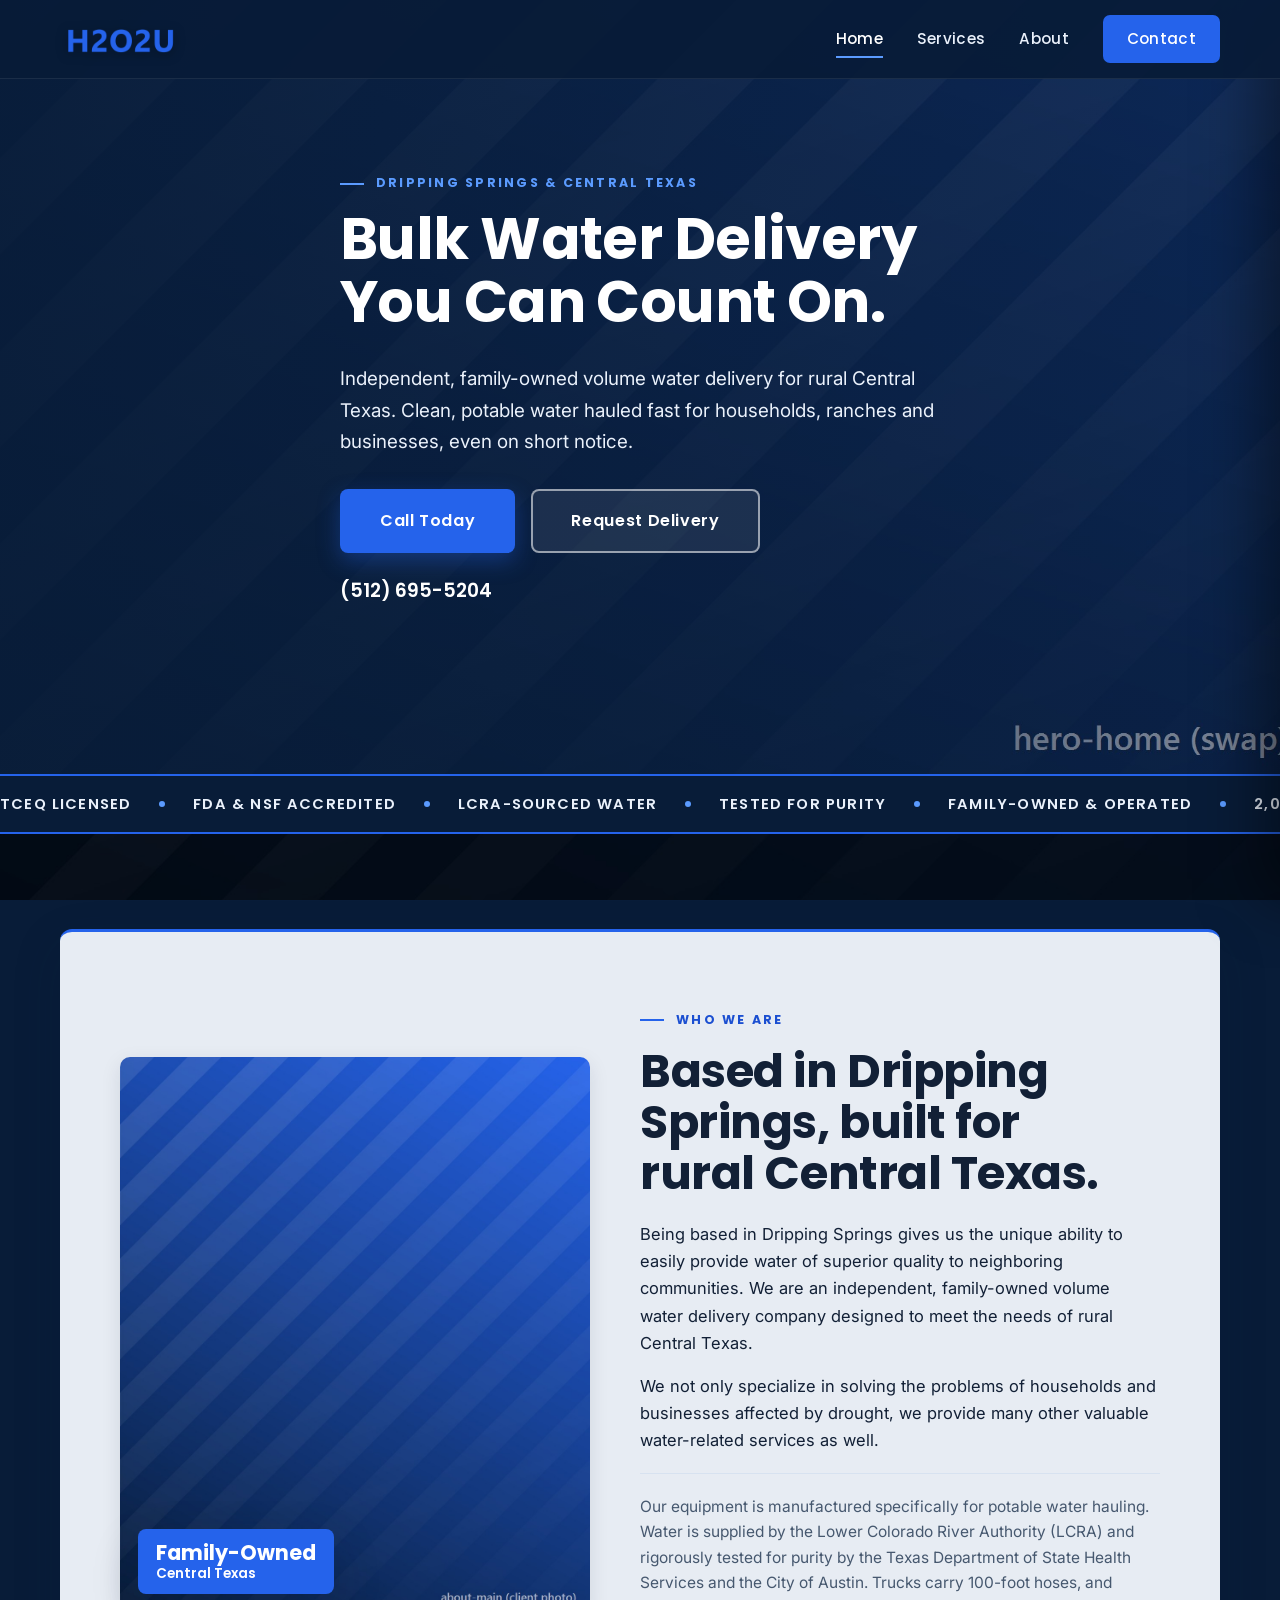
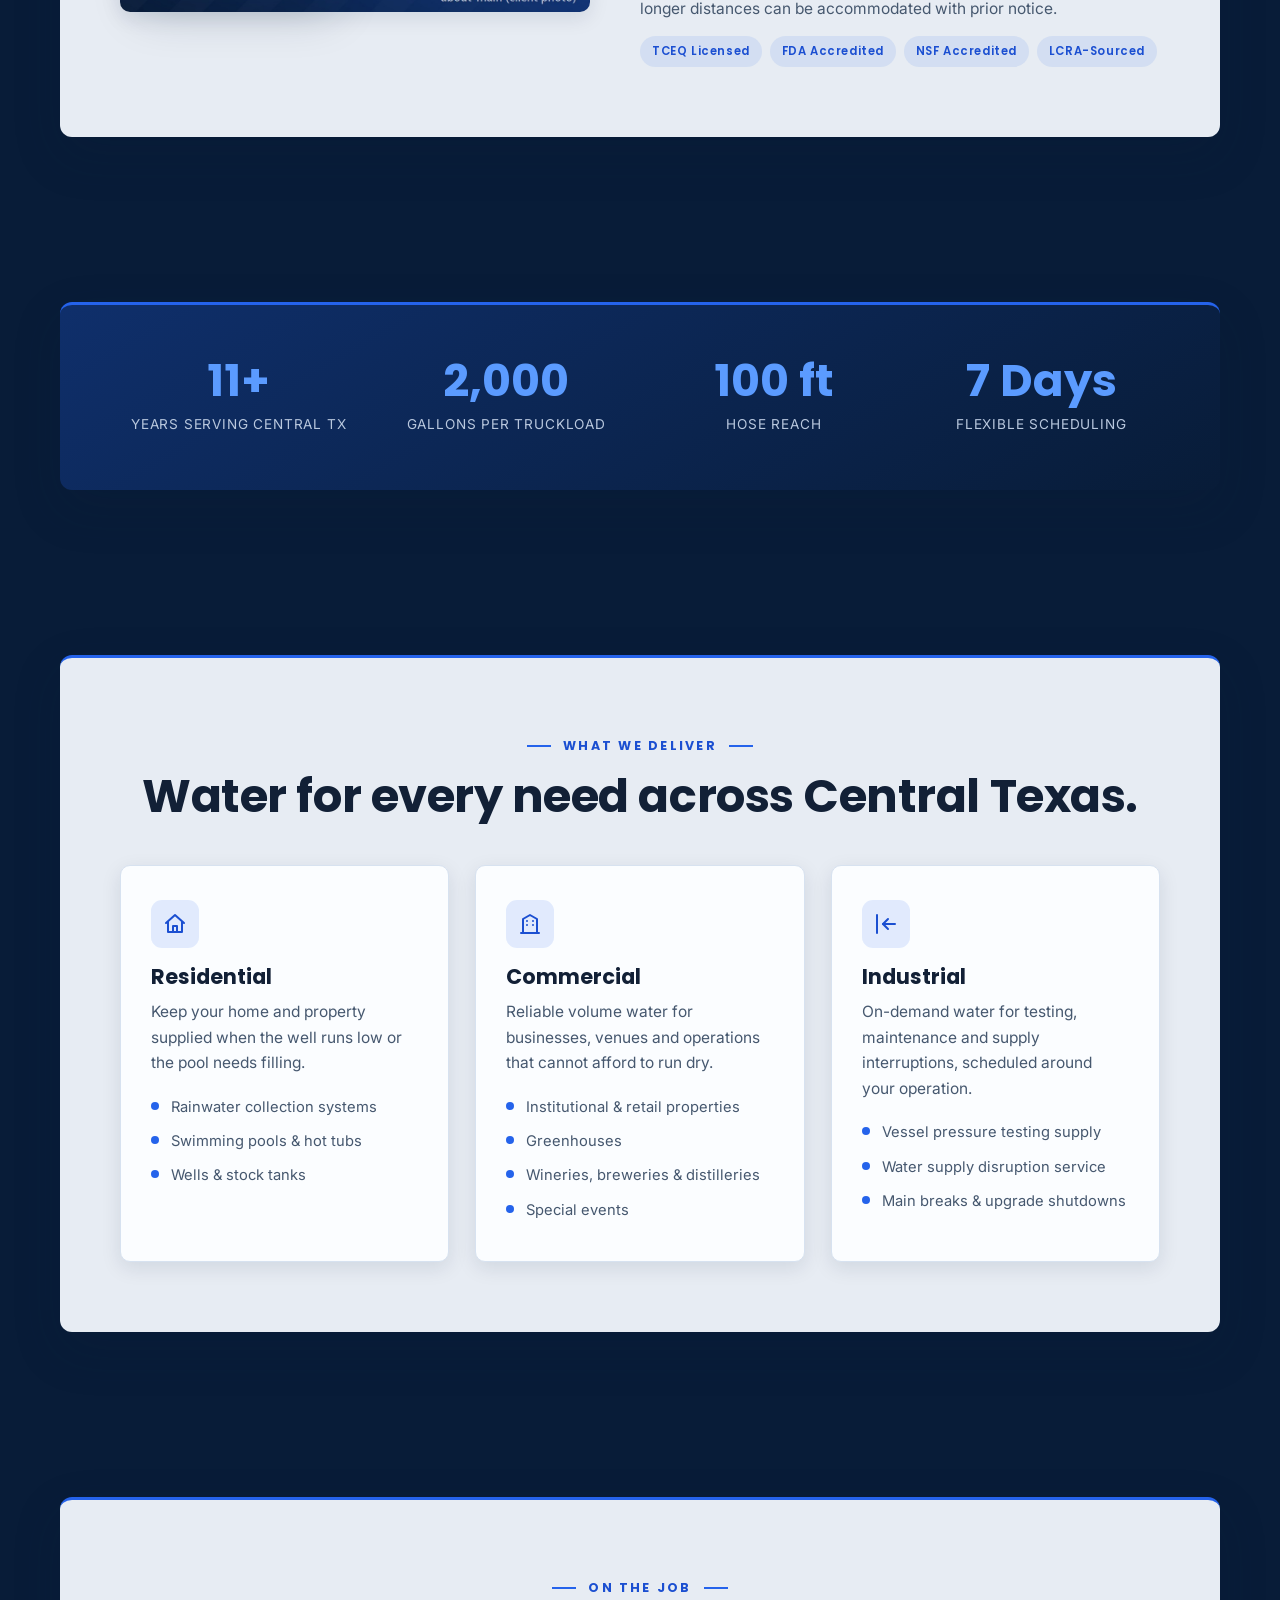
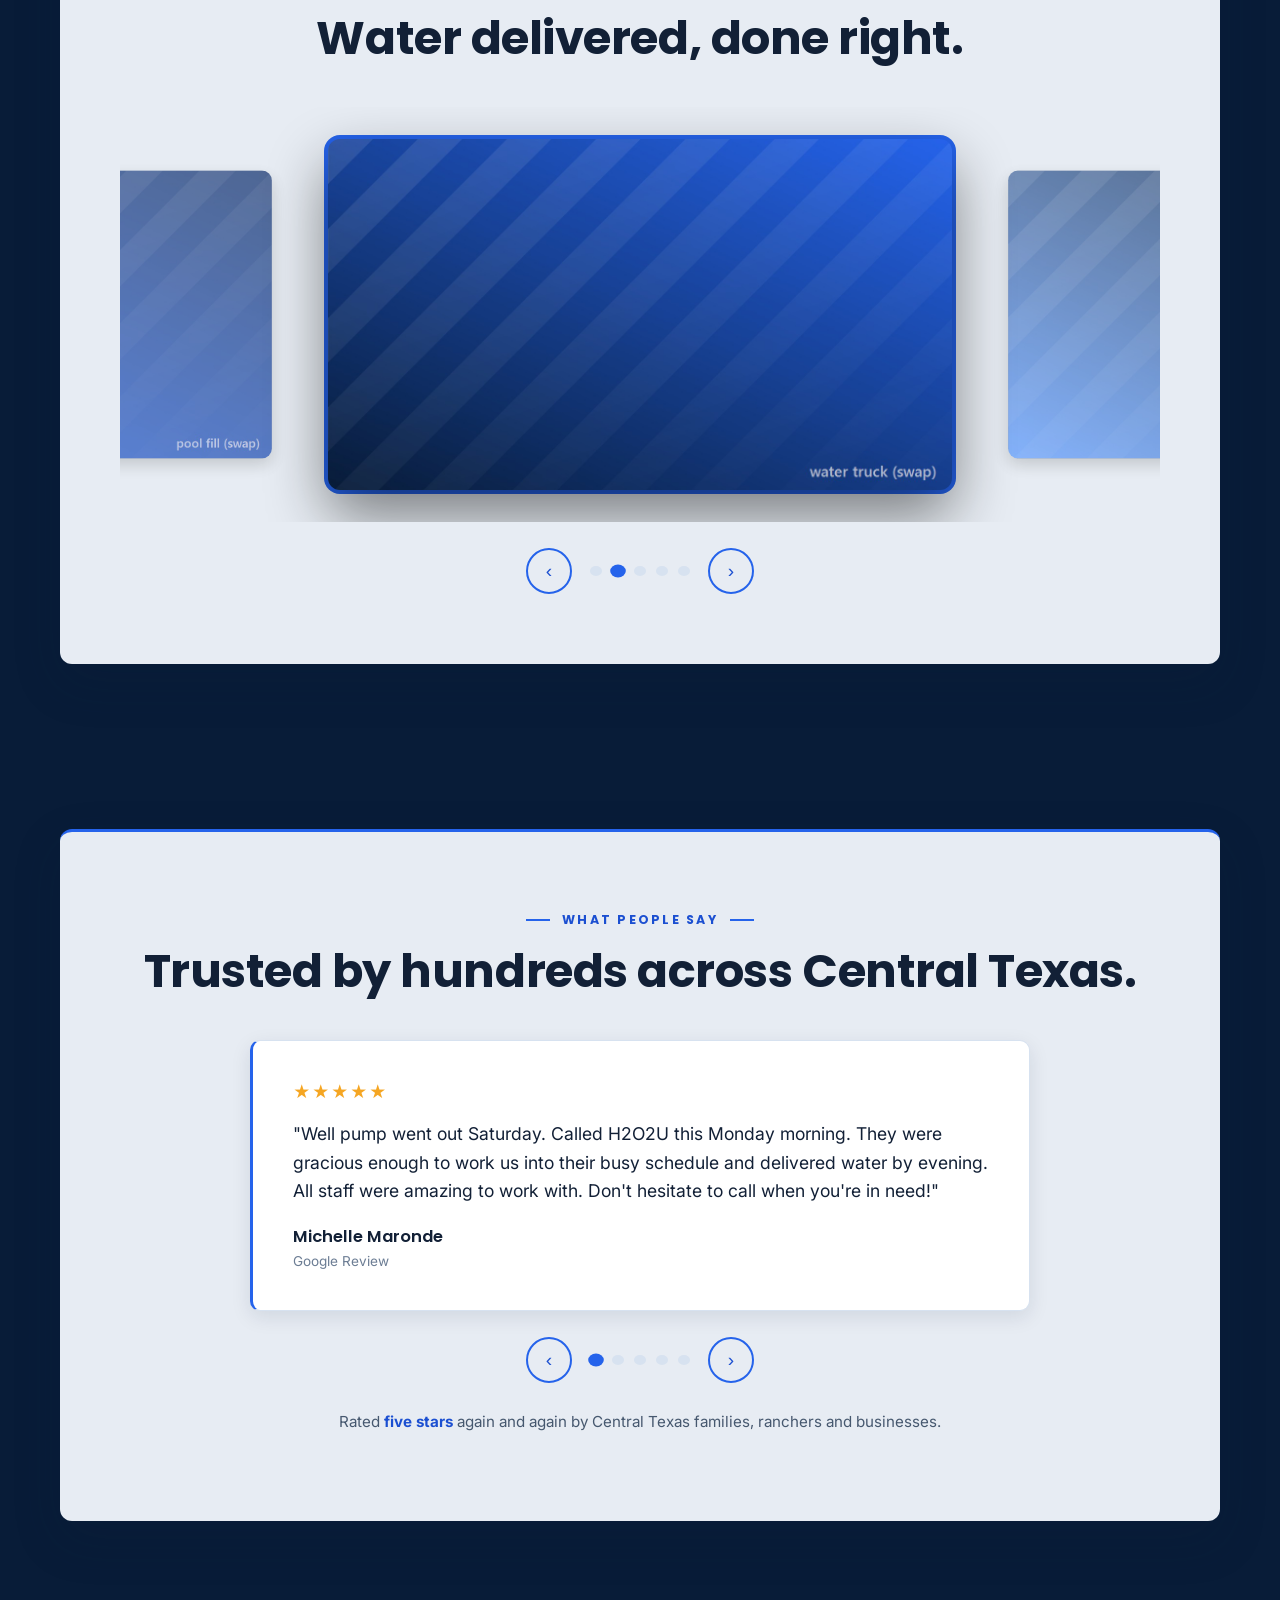
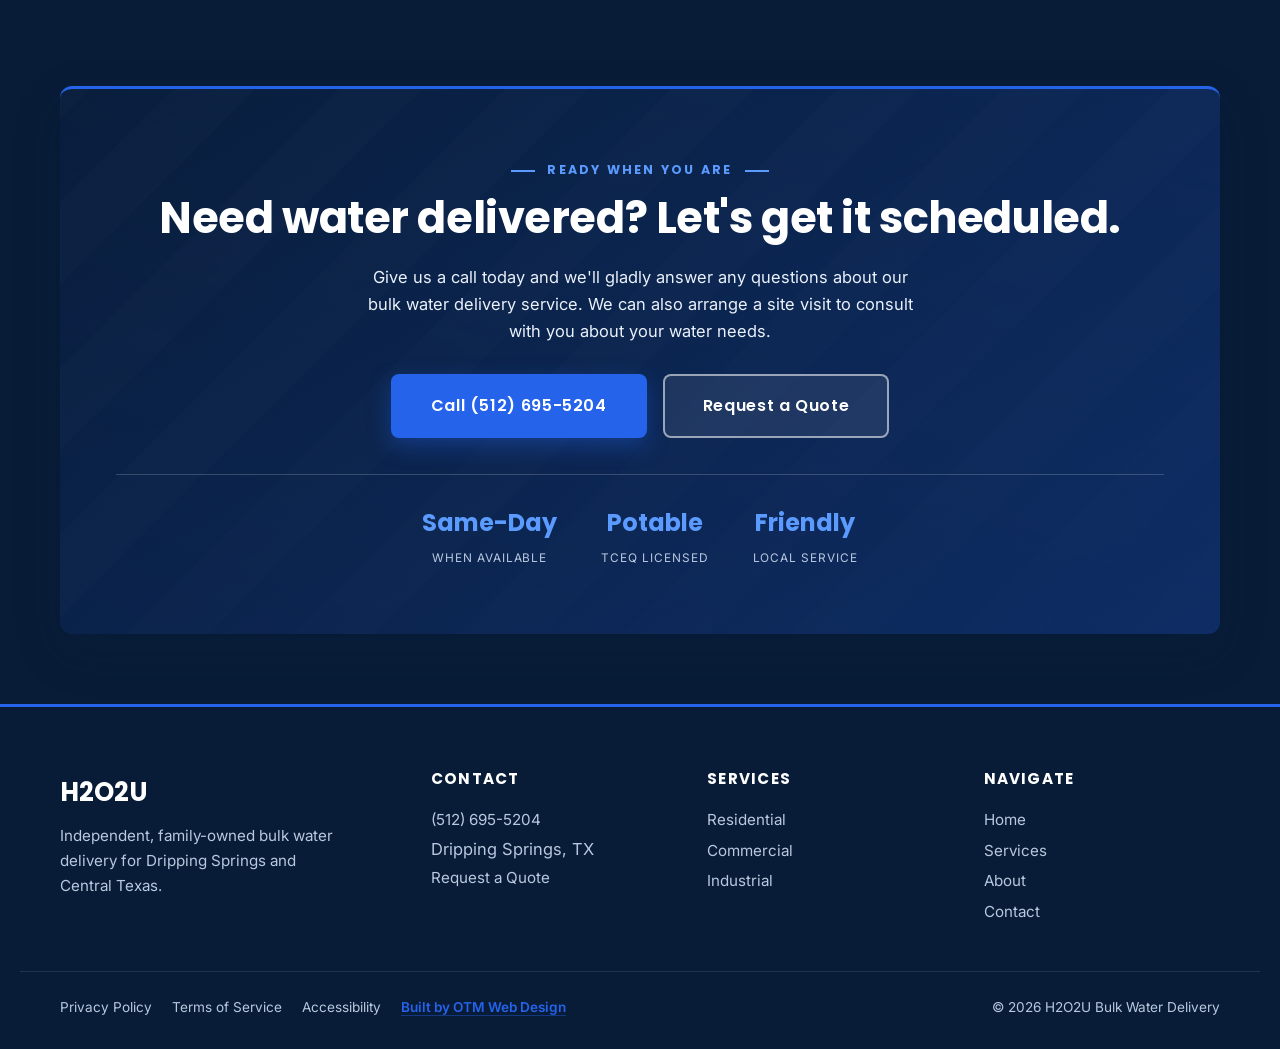
==== index.html @ 33424f6a "Initial H2O2U bulk water delivery demo site Co-Authored-By: Claude Opus 4.8 <noreply@anthropic.com>" ====
<!DOCTYPE html>
<html lang="en">
<head>
  <meta charset="UTF-8">
  <meta name="viewport" content="width=device-width, initial-scale=1.0">

  <title>Bulk Water Delivery in Dripping Springs TX | H2O2U</title>
  <meta name="description" content="H2O2U is a family-owned bulk water delivery company in Dripping Springs serving Central Texas. Potable, TCEQ-licensed water for pools, wells, stock tanks and more.">
  <link rel="canonical" href="https://h2o2u.net/">

  <link rel="preconnect" href="https://fonts.googleapis.com">
  <link rel="preconnect" href="https://fonts.gstatic.com" crossorigin>
  <link href="https://fonts.googleapis.com/css2?family=Poppins:wght@500;600;700&family=Inter:wght@400;500;600&display=swap" rel="stylesheet">
  <link rel="icon" type="image/png" href="assets/favicon.png">

  <meta property="og:type" content="website">
  <meta property="og:site_name" content="H2O2U Bulk Water Delivery">
  <meta property="og:title" content="Bulk Water Delivery in Dripping Springs TX | H2O2U">
  <meta property="og:description" content="Family-owned bulk water delivery for Central Texas. Potable, TCEQ-licensed water for pools, wells, stock tanks, businesses and more.">
  <meta property="og:url" content="https://h2o2u.net/">
  <meta property="og:image" content="https://h2o2u.net/assets/og-image.jpg">
  <meta name="twitter:card" content="summary_large_image">
  <meta name="twitter:title" content="Bulk Water Delivery in Dripping Springs TX | H2O2U">
  <meta name="twitter:description" content="Family-owned bulk water delivery for Central Texas. Potable, TCEQ-licensed water for pools, wells, stock tanks and more.">
  <meta name="twitter:image" content="https://h2o2u.net/assets/og-image.jpg">

  <script type="application/ld+json">
  {
    "@context": "https://schema.org",
    "@type": "LocalBusiness",
    "name": "H2O2U Bulk Water Delivery",
    "description": "Family-owned bulk water delivery company in Dripping Springs serving Central Texas with potable, TCEQ-licensed water.",
    "url": "https://h2o2u.net/",
    "logo": "https://h2o2u.net/assets/logo.png",
    "image": "https://h2o2u.net/assets/og-image.jpg",
    "telephone": "+1-512-695-5204",
    "priceRange": "$$",
    "address": {
      "@type": "PostalAddress",
      "addressLocality": "Dripping Springs",
      "addressRegion": "TX",
      "addressCountry": "US"
    },
    "areaServed": { "@type": "State", "name": "Texas" }
  }
  </script>

  <link rel="stylesheet" href="styles.css">
</head>
<body data-page="home">

  <!-- NAV -->
  <nav class="nav">
    <div class="nav-inner">
      <a class="brand" href="index.html" aria-label="H2O2U home">
        <img src="assets/logo.png" alt="H2O2U Bulk Water Delivery">
      </a>
      <div class="nav-links">
        <a href="index.html" data-nav="home">Home</a>
        <a href="services.html" data-nav="services">Services</a>
        <a href="about.html" data-nav="about">About</a>
        <a class="nav-cta" href="book.html">Contact</a>
      </div>
      <button class="hamburger" aria-label="Open menu" aria-expanded="false">
        <span></span><span></span><span></span>
      </button>
    </div>
  </nav>
  <div class="nav-backdrop"></div>
  <aside class="mobile-menu" aria-label="Mobile navigation">
    <a href="index.html" data-nav="home">Home</a>
    <a href="services.html" data-nav="services">Services</a>
    <a href="about.html" data-nav="about">About</a>
    <a class="btn btn-primary" href="book.html">Contact</a>
  </aside>

  <!-- HERO -->
  <header class="hero">
    <div class="container hero-content">
      <span class="eyebrow">Dripping Springs &amp; Central Texas</span>
      <h1>Bulk Water Delivery<br>You Can Count On.</h1>
      <p>Independent, family-owned volume water delivery for rural Central Texas. Clean, potable water hauled fast for households, ranches and businesses, even on short notice.</p>
      <div class="hero-actions">
        <a class="btn btn-primary btn-lg" href="tel:+15126955204">Call Today</a>
        <a class="btn btn-ghost-light btn-lg" href="book.html">Request Delivery</a>
      </div>
      <p style="margin-top:22px;"><span class="hero-phone">(512) 695-5204</span></p>
    </div>
  </header>

  <!-- MARQUEE -->
  <div class="marquee" aria-hidden="true">
    <div class="marquee-track">
      <span class="marquee-item">TCEQ Licensed<span class="dot"></span></span>
      <span class="marquee-item">FDA &amp; NSF Accredited<span class="dot"></span></span>
      <span class="marquee-item">LCRA-Sourced Water<span class="dot"></span></span>
      <span class="marquee-item">Tested for Purity<span class="dot"></span></span>
      <span class="marquee-item">Family-Owned &amp; Operated<span class="dot"></span></span>
      <span class="marquee-item">2,000-Gallon Truckloads<span class="dot"></span></span>
      <span class="marquee-item">Serving Central Texas<span class="dot"></span></span>
      <!-- duplicate for seamless loop -->
      <span class="marquee-item">TCEQ Licensed<span class="dot"></span></span>
      <span class="marquee-item">FDA &amp; NSF Accredited<span class="dot"></span></span>
      <span class="marquee-item">LCRA-Sourced Water<span class="dot"></span></span>
      <span class="marquee-item">Tested for Purity<span class="dot"></span></span>
      <span class="marquee-item">Family-Owned &amp; Operated<span class="dot"></span></span>
      <span class="marquee-item">2,000-Gallon Truckloads<span class="dot"></span></span>
      <span class="marquee-item">Serving Central Texas<span class="dot"></span></span>
    </div>
  </div>

  <!-- INTRO -->
  <section class="section">
    <div class="container">
      <div class="frame">
        <div class="intro-grid">
          <div class="intro-media">
            <img src="assets/about-main.jpg" alt="H2O2U water delivery truck on a Central Texas job site">
            <div class="intro-badge"><strong>Family-Owned</strong>Central Texas</div>
          </div>
          <div>
            <span class="eyebrow">Who We Are</span>
            <h2>Based in Dripping Springs, built for rural Central Texas.</h2>
            <p>Being based in Dripping Springs gives us the unique ability to easily provide water of superior quality to neighboring communities. We are an independent, family-owned volume water delivery company designed to meet the needs of rural Central Texas.</p>
            <p>We not only specialize in solving the problems of households and businesses affected by drought, we provide many other valuable water-related services as well.</p>
            <div class="creds">
              Our equipment is manufactured specifically for potable water hauling. Water is supplied by the Lower Colorado River Authority (LCRA) and rigorously tested for purity by the Texas Department of State Health Services and the City of Austin. Trucks carry 100-foot hoses, and longer distances can be accommodated with prior notice.
              <div class="cred-tags">
                <span>TCEQ Licensed</span>
                <span>FDA Accredited</span>
                <span>NSF Accredited</span>
                <span>LCRA-Sourced</span>
              </div>
            </div>
          </div>
        </div>
      </div>
    </div>
  </section>

  <!-- STATS -->
  <section class="section-sm">
    <div class="container">
      <div class="stats-frame">
        <div class="stats-grid">
          <div class="stat"><div class="num">11+</div><div class="label">Years Serving Central TX</div></div>
          <div class="stat"><div class="num">2,000</div><div class="label">Gallons Per Truckload</div></div>
          <div class="stat"><div class="num">100 ft</div><div class="label">Hose Reach</div></div>
          <div class="stat"><div class="num">7 Days</div><div class="label">Flexible Scheduling</div></div>
        </div>
      </div>
    </div>
  </section>

  <!-- SERVICES -->
  <section class="section">
    <div class="container">
      <div class="frame">
        <div class="section-head center">
          <span class="eyebrow center">What We Deliver</span>
          <h2>Water for every need across Central Texas.</h2>
        </div>
        <div class="svc-grid">

          <div class="svc-card">
            <div class="svc-icon" aria-hidden="true">
              <svg viewBox="0 0 24 24" fill="none" stroke-width="2" stroke-linecap="round" stroke-linejoin="round"><path d="M3 11l9-8 9 8"/><path d="M5 10v10h14V10"/><path d="M10 20v-6h4v6"/></svg>
            </div>
            <h3>Residential</h3>
            <p>Keep your home and property supplied when the well runs low or the pool needs filling.</p>
            <ul class="svc-list">
              <li>Rainwater collection systems</li>
              <li>Swimming pools &amp; hot tubs</li>
              <li>Wells &amp; stock tanks</li>
            </ul>
          </div>

          <div class="svc-card">
            <div class="svc-icon" aria-hidden="true">
              <svg viewBox="0 0 24 24" fill="none" stroke-width="2" stroke-linecap="round" stroke-linejoin="round"><path d="M3 21h18"/><path d="M5 21V7l7-4 7 4v14"/><path d="M9 9h0M9 13h0M15 9h0M15 13h0"/></svg>
            </div>
            <h3>Commercial</h3>
            <p>Reliable volume water for businesses, venues and operations that cannot afford to run dry.</p>
            <ul class="svc-list">
              <li>Institutional &amp; retail properties</li>
              <li>Greenhouses</li>
              <li>Wineries, breweries &amp; distilleries</li>
              <li>Special events</li>
            </ul>
          </div>

          <div class="svc-card">
            <div class="svc-icon" aria-hidden="true">
              <svg viewBox="0 0 24 24" fill="none" stroke-width="2" stroke-linecap="round" stroke-linejoin="round"><path d="M14 7l-5 5 5 5"/><path d="M3 3v18"/><path d="M21 12H9"/></svg>
            </div>
            <h3>Industrial</h3>
            <p>On-demand water for testing, maintenance and supply interruptions, scheduled around your operation.</p>
            <ul class="svc-list">
              <li>Vessel pressure testing supply</li>
              <li>Water supply disruption service</li>
              <li>Main breaks &amp; upgrade shutdowns</li>
            </ul>
          </div>

        </div>
      </div>
    </div>
  </section>

  <!-- GALLERY -->
  <section class="section-sm">
    <div class="container">
      <div class="frame">
        <div class="section-head center">
          <span class="eyebrow center">On The Job</span>
          <h2>Water delivered, done right.</h2>
        </div>
        <div class="car-viewport">
          <div class="car-track">
            <div class="car-slide" role="img" aria-label="Filling a residential swimming pool" style="background-image:url('assets/gallery-1.jpg')"></div>
            <div class="car-slide" role="img" aria-label="H2O2U bulk water delivery truck" style="background-image:url('assets/gallery-2.jpg')"></div>
            <div class="car-slide" role="img" aria-label="Filling a rural stock tank" style="background-image:url('assets/gallery-3.jpg')"></div>
            <div class="car-slide" role="img" aria-label="Industrial tanker water delivery" style="background-image:url('assets/gallery-4.jpg')"></div>
            <div class="car-slide" role="img" aria-label="Rainwater collection system supply" style="background-image:url('assets/gallery-5.jpg')"></div>
          </div>
        </div>
        <div class="car-nav">
          <button class="car-btn prev" aria-label="Previous photo">&#8249;</button>
          <div class="car-dots"></div>
          <button class="car-btn next" aria-label="Next photo">&#8250;</button>
        </div>
      </div>
    </div>
  </section>

  <!-- REVIEWS -->
  <section class="section">
    <div class="container">
      <div class="frame">
        <div class="section-head center">
          <span class="eyebrow center">What People Say</span>
          <h2>Trusted by hundreds across Central Texas.</h2>
        </div>
        <div class="rev-viewport">
          <div class="rev-track">

            <article class="rev-card is-active">
              <div class="rev-stars" aria-label="5 out of 5 stars">&#9733;&#9733;&#9733;&#9733;&#9733;</div>
              <p class="rev-text">"Well pump went out Saturday. Called H2O2U this Monday morning. They were gracious enough to work us into their busy schedule and delivered water by evening. All staff were amazing to work with. Don't hesitate to call when you're in need!"</p>
              <div class="rev-author">Michelle Maronde</div>
              <div class="rev-meta">Google Review</div>
            </article>

            <article class="rev-card">
              <div class="rev-stars" aria-label="5 out of 5 stars">&#9733;&#9733;&#9733;&#9733;&#9733;</div>
              <p class="rev-text">"Filled our pool yesterday, 13 truckloads of 2,000 gallons of water. The office staff is very easy to work with regarding scheduling, accommodating and flexible. Drivers were courteous and efficient. Highly recommend!"</p>
              <div class="rev-author">Trish Kotek</div>
              <div class="rev-meta">Google Review</div>
            </article>

            <article class="rev-card">
              <div class="rev-stars" aria-label="5 out of 5 stars">&#9733;&#9733;&#9733;&#9733;&#9733;</div>
              <p class="rev-text">"I own Hillcountry Collision in Marble Falls. I use H2O2U for my water delivery and I am completely satisfied with their ability to consistently perform on short notice. Keep up the good job!"</p>
              <div class="rev-author">Larry Dominguez</div>
              <div class="rev-meta">Google Review</div>
            </article>

            <article class="rev-card">
              <div class="rev-stars" aria-label="5 out of 5 stars">&#9733;&#9733;&#9733;&#9733;&#9733;</div>
              <p class="rev-text">"Very helpful and courteous service. Worked hard to get a water delivery to us as quickly as possible."</p>
              <div class="rev-author">Christopher Dinnes</div>
              <div class="rev-meta">Google Local Guide</div>
            </article>

            <article class="rev-card">
              <div class="rev-stars" aria-label="5 out of 5 stars">&#9733;&#9733;&#9733;&#9733;&#9733;</div>
              <p class="rev-text">"We've been using them more and more because of this drought and they are so kind and go above and beyond to take care of us!"</p>
              <div class="rev-author">Emily Heitmann</div>
              <div class="rev-meta">Google Review</div>
            </article>

          </div>
          <div class="car-nav">
            <button class="car-btn rev-btn prev" aria-label="Previous review">&#8249;</button>
            <div class="car-dots rev-dots"></div>
            <button class="car-btn rev-btn next" aria-label="Next review">&#8250;</button>
          </div>
        </div>
        <p class="trust-line">Rated <strong>five stars</strong> again and again by Central Texas families, ranchers and businesses.</p>
      </div>
    </div>
  </section>

  <!-- CTA -->
  <section class="section-sm">
    <div class="container">
      <div class="cta-frame">
        <span class="eyebrow center">Ready When You Are</span>
        <h2>Need water delivered? Let's get it scheduled.</h2>
        <p>Give us a call today and we'll gladly answer any questions about our bulk water delivery service. We can also arrange a site visit to consult with you about your water needs.</p>
        <div class="cta-actions">
          <a class="btn btn-primary btn-lg" href="tel:+15126955204">Call (512) 695-5204</a>
          <a class="btn btn-ghost-light btn-lg" href="book.html">Request a Quote</a>
        </div>
        <div class="cta-trust">
          <div class="ti"><b>Same-Day</b><span>When Available</span></div>
          <div class="ti"><b>Potable</b><span>TCEQ Licensed</span></div>
          <div class="ti"><b>Friendly</b><span>Local Service</span></div>
        </div>
      </div>
    </div>
  </section>

  <!-- FOOTER -->
  <footer class="footer">
    <div class="container">
      <div class="footer-grid">
        <div class="footer-brand">
          <div class="fmark">H2O2U</div>
          <p>Independent, family-owned bulk water delivery for Dripping Springs and Central Texas.</p>
        </div>
        <div>
          <h4>Contact</h4>
          <ul>
            <li><a href="tel:+15126955204">(512) 695-5204</a></li>
            <li>Dripping Springs, TX</li>
            <li><a href="book.html">Request a Quote</a></li>
          </ul>
        </div>
        <div>
          <h4>Services</h4>
          <ul>
            <li><a href="services.html">Residential</a></li>
            <li><a href="services.html">Commercial</a></li>
            <li><a href="services.html">Industrial</a></li>
          </ul>
        </div>
        <div>
          <h4>Navigate</h4>
          <ul>
            <li><a href="index.html">Home</a></li>
            <li><a href="services.html">Services</a></li>
            <li><a href="about.html">About</a></li>
            <li><a href="book.html">Contact</a></li>
          </ul>
        </div>
      </div>
    </div>
    <div class="footer-bottom">
      <div class="footer-legal">
        <a href="privacy.html">Privacy Policy</a>
        <a href="terms.html">Terms of Service</a>
        <a href="accessibility.html">Accessibility</a>
        <a href="https://otm-designs.com" target="_blank" rel="noopener">Built by OTM Web Design</a>
      </div>
      <div>&copy; 2026 H2O2U Bulk Water Delivery</div>
    </div>
  </footer>

  <a class="call-bar" href="tel:+15126955204">Call Now &middot; (512) 695-5204</a>

  <script src="script.js"></script>
</body>
</html>
---- styles.css ----
/* ============================================================
   H2O2U Bulk Water Delivery. OTM background build (cool-light)
   Dark atmospheric water background + porcelain floating frames
   ============================================================ */

:root {
  /* Dark / cool tones */
  --navy-deep: #081c38;
  --navy: #0f2f6b;
  --navy-mid: #14387a;

  /* Accent (water blue) */
  --accent: #2563eb;
  --accent-deep: #1b4fd1;   /* for small elements on light frames */
  --accent-bright: #5b9bff; /* for dark zones */
  --accent-rgb: 37, 99, 235;

  /* Cool-light frames */
  --porcelain: #f4f8fd;
  --mist: #e9f0f9;
  --card: #ffffff;
  --card-2: #fbfdff;

  /* Ink */
  --ink: #122036;
  --ink-soft: #46586f;
  --ink-faint: #6c7d94;
  --line: #d7e2f0;
  --on-dark: #eaf1fb;
  --on-dark-soft: #b9c8de;

  --shadow-soft: 0 6px 20px rgba(8, 28, 56, 0.10);
  --shadow-lift: 0 18px 48px rgba(8, 28, 56, 0.20);

  --maxw: 1240px;
  --radius: 12px;

  --font-display: 'Poppins', system-ui, sans-serif;
  --font-body: 'Inter', system-ui, sans-serif;
}

/* ---------- reset ---------- */
*, *::before, *::after { box-sizing: border-box; }
html { scroll-behavior: smooth; -webkit-text-size-adjust: 100%; }
body {
  margin: 0;
  font-family: var(--font-body);
  font-size: 16.5px;
  line-height: 1.65;
  color: var(--ink);
  background: var(--navy-deep);
  overflow-x: hidden;
}
body.nav-open { overflow: hidden; }

/* Locked atmospheric background */
body::before {
  content: "";
  position: fixed;
  inset: 0;
  background-image: url('assets/body-bg.jpg');
  background-size: cover;
  background-position: center;
  filter: brightness(0.62);
  z-index: -1;
}

img { max-width: 100%; display: block; }
a { color: inherit; text-decoration: none; }

h1, h2, h3, h4 {
  font-family: var(--font-display);
  font-weight: 700;
  line-height: 1.1;
  margin: 0 0 .5em;
  text-wrap: balance;
}
h1 { font-size: clamp(2.2rem, 5vw, 3.6rem); letter-spacing: -0.01em; }
h2 { font-size: clamp(1.9rem, 3.8vw, 2.9rem); letter-spacing: -0.01em; }
h3 { font-size: 1.3rem; }
p { margin: 0 0 1rem; text-wrap: pretty; }

/* ---------- layout helpers ---------- */
.container {
  width: 100%;
  max-width: var(--maxw);
  margin: 0 auto;
  padding: 0 40px;
}
.section { padding: 95px 0; }
.section-sm { padding: 70px 0; }

/* Floating cool-light frame */
.frame {
  position: relative;
  background: rgba(244, 248, 253, 0.95);
  border-radius: var(--radius);
  box-shadow: var(--shadow-lift);
  border-top: 3px solid var(--accent);
  padding: 70px 60px;
}
.frame::after { /* center accent tab (used on inner-page first frame) */
  content: none;
}
.frame.has-tab::after {
  content: "";
  position: absolute;
  top: -3px; left: 50%;
  transform: translateX(-50%);
  width: 90px; height: 3px;
  background: var(--accent);
  box-shadow: 0 0 14px rgba(var(--accent-rgb), 0.8);
  border-radius: 0 0 3px 3px;
}

/* ---------- eyebrow ---------- */
.eyebrow {
  display: inline-flex;
  align-items: center;
  gap: 12px;
  font-family: var(--font-display);
  font-weight: 700;
  font-size: 0.78rem;
  letter-spacing: 0.18em;
  text-transform: uppercase;
  color: var(--accent-deep);
  margin: 0 0 14px;
}
.eyebrow::before { content: ""; width: 24px; height: 2px; background: var(--accent); }
.eyebrow.center { justify-content: center; }
.eyebrow.center::after { content: ""; width: 24px; height: 2px; background: var(--accent); }

.section-head { margin-bottom: 44px; }
.section-head.center { text-align: center; }
.lede { font-size: 1.12rem; color: var(--ink-soft); max-width: 60ch; }

/* ---------- buttons ---------- */
.btn {
  display: inline-flex;
  align-items: center;
  justify-content: center;
  gap: 10px;
  font-family: var(--font-display);
  font-weight: 600;
  font-size: 0.95rem;
  letter-spacing: 0.04em;
  padding: 15px 30px;
  border-radius: 8px;
  border: 2px solid transparent;
  cursor: pointer;
  transition: transform .2s ease, background .2s ease, color .2s ease, box-shadow .2s ease, border-color .2s ease;
}
.btn-primary { background: var(--accent); color: #fff; box-shadow: 0 8px 22px rgba(var(--accent-rgb), 0.35); }
.btn-primary:hover { background: var(--accent-deep); transform: translateY(-2px); box-shadow: 0 12px 28px rgba(var(--accent-rgb), 0.45); }
.btn-outline { background: transparent; color: var(--accent-deep); border-color: var(--accent); }
.btn-outline:hover { background: var(--accent); color: #fff; transform: translateY(-2px); }
.btn-ghost-light { background: rgba(255,255,255,0.08); color: #fff; border-color: rgba(255,255,255,0.55); }
.btn-ghost-light:hover { background: #fff; color: var(--navy); transform: translateY(-2px); }
.btn-lg { padding: 17px 38px; font-size: 1rem; }

/* ============================================================
   NAV
   ============================================================ */
.nav {
  position: fixed;
  top: 0; left: 0; right: 0;
  z-index: 300;
  background: rgba(8, 28, 56, 0.92);
  border-bottom: 1px solid rgba(255,255,255,0.08);
}
.nav-inner {
  max-width: var(--maxw);
  margin: 0 auto;
  padding: 0 40px;
  height: 78px;
  display: flex;
  align-items: center;
  justify-content: space-between;
}
.brand { display: flex; align-items: center; gap: 12px; }
.brand img {
  height: 44px;
  width: auto;
  filter: drop-shadow(0 2px 6px rgba(0,0,0,0.35));
  transition: transform .25s ease;
}
.brand:hover img { transform: scale(1.04); }
.brand-text { display: flex; flex-direction: column; line-height: 1; }
.brand-mark { font-family: var(--font-display); font-weight: 700; font-size: 1.35rem; color: #fff; letter-spacing: 0.02em; }
.brand-sub { font-size: 0.62rem; letter-spacing: 0.26em; text-transform: uppercase; color: var(--accent-bright); margin-top: 3px; }

.nav-links { display: flex; align-items: center; gap: 34px; }
.nav-links a {
  font-family: var(--font-display);
  font-weight: 500;
  font-size: 0.95rem;
  color: var(--on-dark);
  letter-spacing: 0.02em;
  padding: 6px 0;
  position: relative;
}
.nav-links a::after {
  content: ""; position: absolute; left: 0; bottom: 0;
  width: 0; height: 2px; background: var(--accent-bright);
  transition: width .25s ease;
}
.nav-links a:hover::after, .nav-links a.is-active::after { width: 100%; }
.nav-links a.is-active { color: #fff; }
.nav-cta {
  background: var(--accent);
  color: #fff !important;
  padding: 11px 24px !important;
  border-radius: 7px;
  font-weight: 600;
}
.nav-cta::after { display: none; }
.nav-cta:hover { background: var(--accent-deep); }

/* hamburger */
.hamburger {
  display: none;
  position: relative;
  width: 48px; height: 48px;
  background: none; border: none; cursor: pointer;
  margin-left: auto;
  z-index: 220;
}
.hamburger span {
  position: absolute; left: 11px;
  width: 26px; height: 2.5px;
  background: var(--accent-bright);
  border-radius: 2px;
  transition: transform .3s cubic-bezier(.5,0,.2,1), opacity .3s cubic-bezier(.5,0,.2,1);
}
.hamburger span:nth-child(1) { top: 16px; }
.hamburger span:nth-child(2) { top: 22.75px; }
.hamburger span:nth-child(3) { top: 29.5px; }
.hamburger.is-open span:nth-child(1) { transform: translateY(6.75px) rotate(45deg); }
.hamburger.is-open span:nth-child(2) { opacity: 0; }
.hamburger.is-open span:nth-child(3) { transform: translateY(-6.75px) rotate(-45deg); }

/* mobile menu panel */
.mobile-menu {
  position: fixed;
  top: 0; right: 0; bottom: 0;
  width: min(78vw, 360px);
  background: linear-gradient(165deg, var(--navy-deep) 0%, var(--navy) 60%, var(--navy-mid) 100%);
  border-left: 3px solid var(--accent);
  box-shadow: -20px 0 60px rgba(0,0,0,0.45);
  padding: 96px 32px 50px;
  transform: translateX(100%);
  transition: transform .4s cubic-bezier(.5,0,.2,1);
  z-index: 210;
  display: flex;
  flex-direction: column;
}
.mobile-menu.is-open { transform: translateX(0); }
.mobile-menu a {
  font-family: var(--font-display);
  font-size: 1.55rem;
  letter-spacing: 0.1em;
  color: var(--on-dark);
  padding: 18px 0;
  border-bottom: 1px solid rgba(var(--accent-rgb), 0.18);
  transition: color .3s cubic-bezier(.5,0,.2,1), padding-left .3s cubic-bezier(.5,0,.2,1);
}
.mobile-menu a:hover, .mobile-menu a.is-active { color: var(--accent-bright); padding-left: 10px; }
.mobile-menu .btn { margin-top: 28px; width: 100%; }
.nav-backdrop {
  position: fixed; inset: 0;
  background: rgba(0,0,0,0.55);
  backdrop-filter: blur(2px);
  opacity: 0; pointer-events: none;
  transition: opacity .35s ease;
  z-index: 200;
}
.nav-backdrop.is-open { opacity: 1; pointer-events: auto; }

/* ============================================================
   HERO
   ============================================================ */
.hero {
  position: relative;
  min-height: 86vh;
  display: flex;
  align-items: center;
  background-image: linear-gradient(100deg, rgba(8,28,56,0.92) 0%, rgba(8,28,56,0.66) 44%, rgba(8,28,56,0.30) 100%), url('assets/hero-home.jpg');
  background-size: cover;
  background-position: center;
  padding: 120px 0 90px;
}
.hero-content { max-width: 680px; }
.hero .eyebrow { color: var(--accent-bright); }
.hero .eyebrow::before, .hero .eyebrow::after { background: var(--accent-bright); }
.hero h1 { color: #fff; }
.hero p { color: var(--on-dark); font-size: 1.18rem; max-width: 54ch; margin-bottom: 32px; }
.hero-actions { display: flex; flex-wrap: wrap; gap: 16px; }
.hero-phone { color: #fff; font-family: var(--font-display); font-weight: 600; }

/* inner-page hero */
.page-hero {
  position: relative;
  padding: 150px 0 76px;
  border-bottom: 3px solid var(--accent);
  background-size: cover;
  background-position: center;
}
.page-hero--services { background-image: linear-gradient(180deg, rgba(8,28,56,0.76), rgba(8,28,56,0.61)), url('assets/hero-services.jpg'); }
.page-hero--about    { background-image: linear-gradient(180deg, rgba(8,28,56,0.76), rgba(8,28,56,0.61)), url('assets/hero-about.jpg'); }
.page-hero--book     { background-image: linear-gradient(180deg, rgba(8,28,56,0.76), rgba(8,28,56,0.61)), url('assets/hero-book.jpg'); }
.page-hero .eyebrow { color: var(--accent-bright); }
.page-hero .eyebrow::before, .page-hero .eyebrow::after { background: var(--accent-bright); }
.page-hero h1 { color: #fff; }
.page-hero p { color: var(--on-dark); max-width: 60ch; margin: 0; }

/* ============================================================
   MARQUEE
   ============================================================ */
.marquee {
  background: var(--navy-deep);
  border-top: 2px solid var(--accent);
  border-bottom: 2px solid var(--accent);
  overflow: hidden;
  padding: 16px 0;
}
.marquee-track {
  display: flex;
  width: max-content;
  animation: marquee 40s linear infinite;
}
.marquee:hover .marquee-track { animation-play-state: paused; }
.marquee-item {
  display: inline-flex;
  align-items: center;
  font-family: var(--font-display);
  font-weight: 600;
  font-size: 0.92rem;
  letter-spacing: 0.08em;
  text-transform: uppercase;
  color: var(--on-dark);
  white-space: nowrap;
}
.marquee-item .dot { width: 6px; height: 6px; border-radius: 50%; background: var(--accent-bright); margin: 0 28px; }
@keyframes marquee { from { transform: translateX(0); } to { transform: translateX(-50%); } }

/* ============================================================
   INTRO GRID
   ============================================================ */
.intro-grid { display: grid; grid-template-columns: 0.95fr 1.05fr; gap: 50px; align-items: center; }
.intro-media { position: relative; }
.intro-media img { width: 100%; height: 100%; min-height: 380px; object-fit: cover; border-radius: 10px; box-shadow: var(--shadow-soft); }
.intro-badge {
  position: absolute; bottom: 18px; left: 18px;
  background: var(--accent); color: #fff;
  font-family: var(--font-display); font-weight: 600;
  padding: 12px 18px; border-radius: 8px;
  font-size: 0.85rem; line-height: 1.2;
  box-shadow: var(--shadow-lift);
}
.intro-badge strong { display: block; font-size: 1.3rem; }
.creds { margin-top: 18px; padding-top: 20px; border-top: 1px solid var(--line); color: var(--ink-soft); font-size: 0.97rem; }
.cred-tags { display: flex; flex-wrap: wrap; gap: 8px; margin-top: 14px; }
.cred-tags span {
  font-family: var(--font-display); font-weight: 600; font-size: 0.72rem; letter-spacing: 0.05em;
  background: rgba(var(--accent-rgb), 0.1); color: var(--accent-deep);
  padding: 6px 12px; border-radius: 20px;
}

/* ============================================================
   STATS BAND (deep emphasis frame)
   ============================================================ */
.stats-frame {
  background: linear-gradient(150deg, var(--navy) 0%, var(--navy-deep) 100%);
  border-top: 3px solid var(--accent);
  border-radius: var(--radius);
  box-shadow: var(--shadow-lift);
  padding: 54px 60px;
}
.stats-grid { display: grid; grid-template-columns: repeat(4, 1fr); gap: 30px; text-align: center; }
.stat .num { font-family: var(--font-display); font-weight: 700; font-size: clamp(2rem, 4vw, 2.8rem); color: var(--accent-bright); line-height: 1; }
.stat .label { color: var(--on-dark-soft); font-size: 0.85rem; letter-spacing: 0.06em; text-transform: uppercase; margin-top: 10px; }

/* ============================================================
   SERVICES GRID
   ============================================================ */
.svc-grid { display: grid; grid-template-columns: repeat(3, 1fr); gap: 26px; }
.svc-card {
  background: var(--card-2);
  border: 1px solid var(--line);
  border-radius: 10px;
  padding: 34px 30px;
  box-shadow: var(--shadow-soft);
  transition: transform .2s ease, box-shadow .2s ease, border-color .2s ease;
}
.svc-card:hover { transform: translateY(-4px); box-shadow: var(--shadow-lift); border-color: var(--accent); }
.svc-icon {
  width: 48px; height: 48px;
  display: flex; align-items: center; justify-content: center;
  background: rgba(var(--accent-rgb), 0.12);
  border-radius: 11px;
  margin-bottom: 18px;
}
.svc-icon svg { width: 24px; height: 24px; stroke: var(--accent-deep); }
.svc-card h3 { color: var(--ink); margin-bottom: 10px; }
.svc-card p { color: var(--ink-soft); font-size: 0.97rem; margin-bottom: 14px; }
.svc-list { list-style: none; margin: 0; padding: 0; }
.svc-list li { color: var(--ink-soft); font-size: 0.92rem; padding: 5px 0 5px 20px; position: relative; }
.svc-list li::before { content: ""; position: absolute; left: 0; top: 12px; width: 8px; height: 8px; border-radius: 50%; background: var(--accent); }
.svc-actions { margin-top: 40px; text-align: center; }

/* ============================================================
   GALLERY CAROUSEL (5-state peek)
   ============================================================ */
.car-viewport { position: relative; overflow: hidden; padding: 32px 0; }
.car-track {
  --slide-w: 60%; --prev-x: -150%; --next-x: 50%; --track-h: 33.75%;
  position: relative; width: 100%; padding-bottom: var(--track-h);
}
.car-slide {
  position: absolute; top: 0; left: 50%;
  width: var(--slide-w);
  aspect-ratio: 16 / 9;
  border-radius: 12px;
  background-color: var(--navy);
  background-size: cover; background-position: center; background-repeat: no-repeat;
  transform: translateX(150%) scale(0.82);
  opacity: 0; pointer-events: none; z-index: 1;
  transition: transform .65s cubic-bezier(.5,.05,.2,1), opacity .5s ease, box-shadow .65s ease;
}
.car-slide.is-far-left { transform: translateX(-250%) scale(0.82); opacity: 0; pointer-events: none; z-index: 1; }
.car-slide.is-prev { transform: translateX(var(--prev-x)) scale(0.82); opacity: 0.7; pointer-events: auto; z-index: 2; cursor: pointer; box-shadow: 0 8px 20px rgba(0,0,0,0.22); }
.car-slide.is-active { transform: translateX(-50%) scale(1); opacity: 1; pointer-events: auto; z-index: 3; box-shadow: 0 26px 60px rgba(0,0,0,0.48), 0 0 0 4px var(--accent); }
.car-slide.is-next { transform: translateX(var(--next-x)) scale(0.82); opacity: 0.7; pointer-events: auto; z-index: 2; cursor: pointer; box-shadow: 0 8px 20px rgba(0,0,0,0.22); }
.car-slide.is-far-right { transform: translateX(150%) scale(0.82); opacity: 0; pointer-events: none; z-index: 1; }

.car-nav { display: flex; justify-content: center; align-items: center; gap: 18px; margin-top: 26px; }
.car-btn {
  width: 46px; height: 46px; border-radius: 50%;
  border: 2px solid var(--accent); background: transparent; color: var(--accent-deep);
  cursor: pointer; font-size: 1.2rem; display: flex; align-items: center; justify-content: center;
  transition: background .2s ease, color .2s ease;
}
.car-btn:hover { background: var(--accent); color: #fff; }
.car-dots { display: flex; gap: 10px; }
.car-dot { width: 10px; height: 10px; border-radius: 50%; border: none; background: var(--line); cursor: pointer; transition: background .2s ease, transform .2s ease; }
.car-dot.is-active { background: var(--accent); transform: scale(1.3); }

/* ============================================================
   TESTIMONIALS CAROUSEL (one card at a time)
   ============================================================ */
.rev-viewport { position: relative; max-width: 780px; margin: 0 auto; }
.rev-track { position: relative; }
.rev-card {
  display: none;
  background: var(--card);
  border: 1px solid var(--line);
  border-left: 3px solid var(--accent);
  border-radius: 10px;
  padding: 38px 40px;
  box-shadow: var(--shadow-soft);
}
.rev-card.is-active { display: block; animation: revFade .4s ease; }
@keyframes revFade { from { opacity: 0; transform: translateY(8px); } to { opacity: 1; transform: none; } }
.rev-stars { color: #f5a623; letter-spacing: 2px; font-size: 1.05rem; margin-bottom: 14px; }
.rev-text { font-size: 1.1rem; color: var(--ink); line-height: 1.6; margin-bottom: 18px; }
.rev-author { font-family: var(--font-display); font-weight: 600; color: var(--ink); }
.rev-meta { color: var(--ink-faint); font-size: 0.85rem; }
.trust-line { text-align: center; color: var(--ink-soft); font-size: 0.95rem; margin-top: 26px; }
.trust-line strong { color: var(--accent-deep); }

/* ============================================================
   CTA STRIP
   ============================================================ */
.cta-frame {
  position: relative;
  border-radius: var(--radius);
  border-top: 3px solid var(--accent);
  box-shadow: var(--shadow-lift);
  background-image: linear-gradient(150deg, rgba(8,28,56,0.86) 0%, rgba(15,47,107,0.78) 100%), url('assets/cta-bg.jpg');
  background-size: cover; background-position: center;
  padding: 64px 56px;
  text-align: center;
  color: #fff;
}
.cta-frame .eyebrow { color: var(--accent-bright); }
.cta-frame .eyebrow::before, .cta-frame .eyebrow::after { background: var(--accent-bright); }
.cta-frame h2 { color: #fff; font-size: clamp(1.9rem, 4vw, 2.7rem); }
.cta-frame p { color: var(--on-dark); max-width: 56ch; margin: 0 auto 28px; }
.cta-actions { display: flex; flex-wrap: wrap; gap: 16px; justify-content: center; }
.cta-trust { display: flex; justify-content: center; gap: 44px; flex-wrap: wrap; margin-top: 36px; padding-top: 28px; border-top: 1px solid rgba(255,255,255,0.18); }
.cta-trust .ti { text-align: center; }
.cta-trust .ti b { display: block; font-family: var(--font-display); font-size: 1.5rem; color: var(--accent-bright); }
.cta-trust .ti span { font-size: 0.74rem; letter-spacing: 0.08em; text-transform: uppercase; color: var(--on-dark-soft); }

/* ============================================================
   FOOTER
   ============================================================ */
.footer {
  background: var(--navy-deep);
  border-top: 3px solid var(--accent);
  color: var(--on-dark-soft);
  padding: 64px 0 28px;
}
.footer-grid { display: grid; grid-template-columns: 1.4fr 1fr 1fr 1fr; gap: 40px; }
.footer h4 { font-family: var(--font-display); color: #fff; font-size: 0.95rem; letter-spacing: 0.08em; text-transform: uppercase; margin-bottom: 18px; }
.footer-brand .fmark { font-family: var(--font-display); font-weight: 700; font-size: 1.6rem; color: #fff; }
.footer-brand p { font-size: 0.95rem; margin-top: 10px; max-width: 32ch; }
.footer a { color: var(--on-dark-soft); font-size: 0.95rem; line-height: 2; transition: color .2s ease; }
.footer a:hover { color: var(--accent-bright); }
.footer ul { list-style: none; margin: 0; padding: 0; }
.footer-bottom {
  max-width: var(--maxw); margin: 44px auto 0; padding: 22px 40px 0;
  border-top: 1px solid rgba(255,255,255,0.1);
  display: flex; justify-content: space-between; align-items: center; flex-wrap: wrap; gap: 14px;
  font-size: 0.85rem;
}
.footer-legal a { margin-right: 16px; font-size: 0.85rem; }
a[href*="otm-designs"] {
  color: var(--accent);
  font-weight: 600;
  border-bottom: 1px solid rgba(var(--accent-rgb), 0.4);
}
a[href*="otm-designs"]:hover { color: var(--accent-bright); border-color: var(--accent-bright); }

/* ============================================================
   FORMS / BOOK PAGE
   ============================================================ */
.book-grid { display: grid; grid-template-columns: 1.4fr 1fr; gap: 40px; align-items: start; }
.form-shell { position: relative; }
.field { margin-bottom: 18px; }
.field label { display: block; font-family: var(--font-display); font-weight: 600; font-size: 0.85rem; color: var(--ink); margin-bottom: 7px; }
.field input, .field select, .field textarea {
  width: 100%;
  font-family: var(--font-body); font-size: 1rem;
  padding: 13px 15px;
  border: 1px solid var(--line);
  border-radius: 8px;
  background: #fff; color: var(--ink);
  transition: border-color .2s ease, box-shadow .2s ease;
}
.field input:focus, .field select:focus, .field textarea:focus {
  outline: none; border-color: var(--accent);
  box-shadow: 0 0 0 3px rgba(var(--accent-rgb), 0.18);
}
.field textarea { min-height: 130px; resize: vertical; }
.field-row { display: grid; grid-template-columns: 1fr 1fr; gap: 18px; }
.contact-side .ci { display: flex; gap: 14px; align-items: flex-start; margin-bottom: 22px; }
.contact-side .ci svg { width: 22px; height: 22px; stroke: var(--accent-deep); flex-shrink: 0; margin-top: 3px; }
.contact-side .ci b { display: block; font-family: var(--font-display); color: var(--ink); }
.contact-side .ci span, .contact-side .ci a { color: var(--ink-soft); font-size: 0.95rem; }

/* ============================================================
   LEGAL / THANK YOU
   ============================================================ */
.legal-body { max-width: 820px; }
.legal-body h2 { font-size: 1.5rem; margin-top: 36px; color: var(--ink); }
.legal-body p, .legal-body li { color: var(--ink-soft); }
.legal-updated { color: var(--ink-faint); font-size: 0.9rem; margin-bottom: 24px; }
.simple-head { padding: 150px 0 60px; background: linear-gradient(150deg, var(--navy), var(--navy-deep)); border-bottom: 3px solid var(--accent); }
.simple-head h1 { color: #fff; }
.thanks-wrap { text-align: center; max-width: 600px; margin: 0 auto; }
.thanks-icon { width: 76px; height: 76px; margin: 0 auto 24px; background: rgba(var(--accent-rgb),0.12); border-radius: 50%; display: flex; align-items: center; justify-content: center; }
.thanks-icon svg { width: 38px; height: 38px; stroke: var(--accent-deep); }

/* sticky mobile call bar */
.call-bar {
  display: none;
  position: fixed; left: 0; right: 0; bottom: 0;
  background: var(--accent);
  z-index: 90;
  text-align: center;
  padding: 13px;
  color: #fff;
  font-family: var(--font-display); font-weight: 600; letter-spacing: 0.03em;
  box-shadow: 0 -6px 18px rgba(0,0,0,0.25);
}

/* ============================================================
   RESPONSIVE
   ============================================================ */
@media (max-width: 1100px) {
  .car-track { --slide-w: 72%; --prev-x: -135%; --next-x: 35%; --track-h: 40.5%; }
  .intro-grid { gap: 36px; }
  .footer-grid { grid-template-columns: 1fr 1fr; gap: 34px; }
}
@media (max-width: 900px) {
  .nav-links { display: none; }
  .hamburger { display: block; }
  .frame { padding: 50px 36px; }
  .stats-frame { padding: 44px 36px; }
  .cta-frame { padding: 50px 34px; }
  .intro-grid { grid-template-columns: 1fr; }
  .svc-grid { grid-template-columns: 1fr; }
  .stats-grid { grid-template-columns: 1fr 1fr; gap: 28px; }
  .book-grid { grid-template-columns: 1fr; }
  .car-track { --slide-w: 82%; --prev-x: -125%; --next-x: 25%; --track-h: 46.125%; }
  .call-bar { display: block; }
  body { padding-bottom: 50px; }
}
@media (max-width: 560px) {
  .container { padding: 0 22px; }
  .nav-inner { padding: 0 22px; }
  .frame { padding: 36px 22px; }
  .section { padding: 70px 0; }
  .hero { min-height: 78vh; }
  .car-track { --slide-w: 92%; --track-h: 51.75%; }
  .car-slide.is-prev, .car-slide.is-next { opacity: 0; }
  .field-row { grid-template-columns: 1fr; }
  .footer-grid { grid-template-columns: 1fr; }
  .footer-bottom { flex-direction: column; align-items: flex-start; }
  .cta-trust { gap: 28px; }
}

@media (prefers-reduced-motion: reduce) {
  .marquee-track { animation: none; }
  * { scroll-behavior: auto; }
}
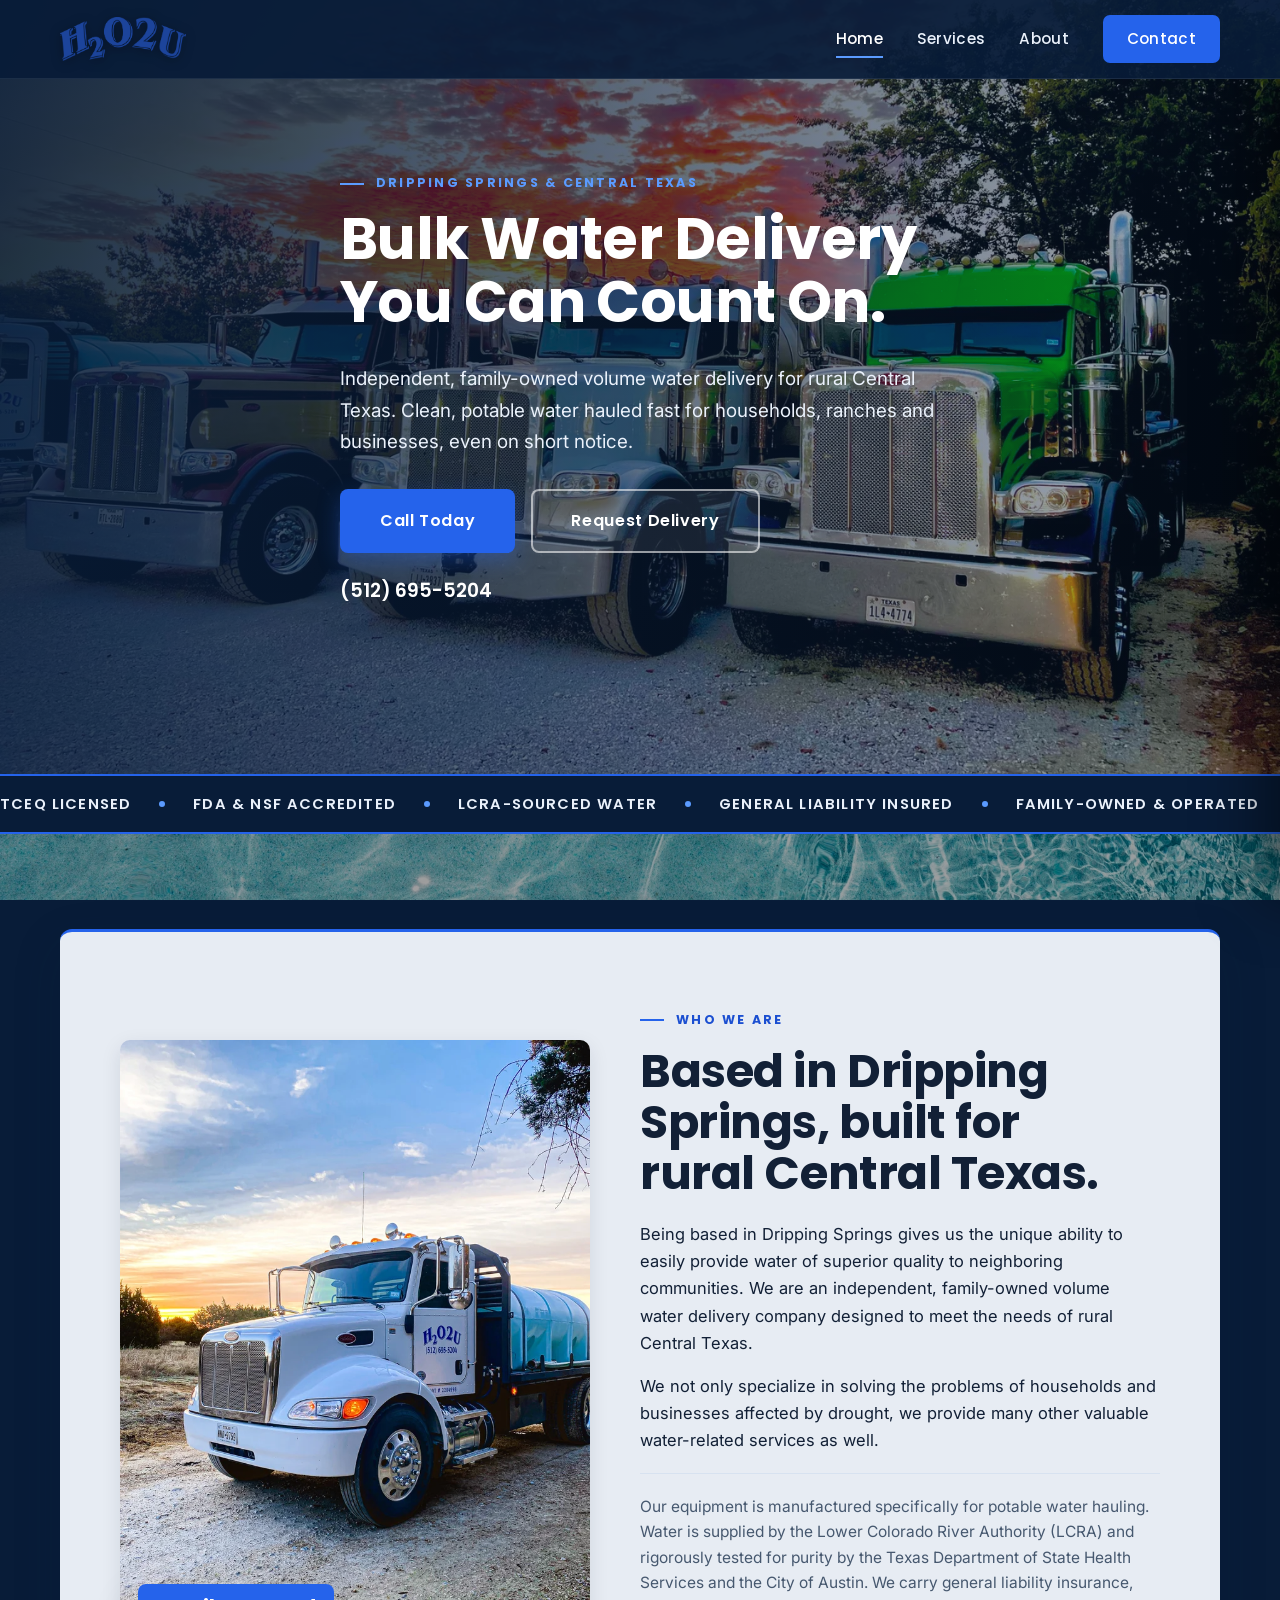
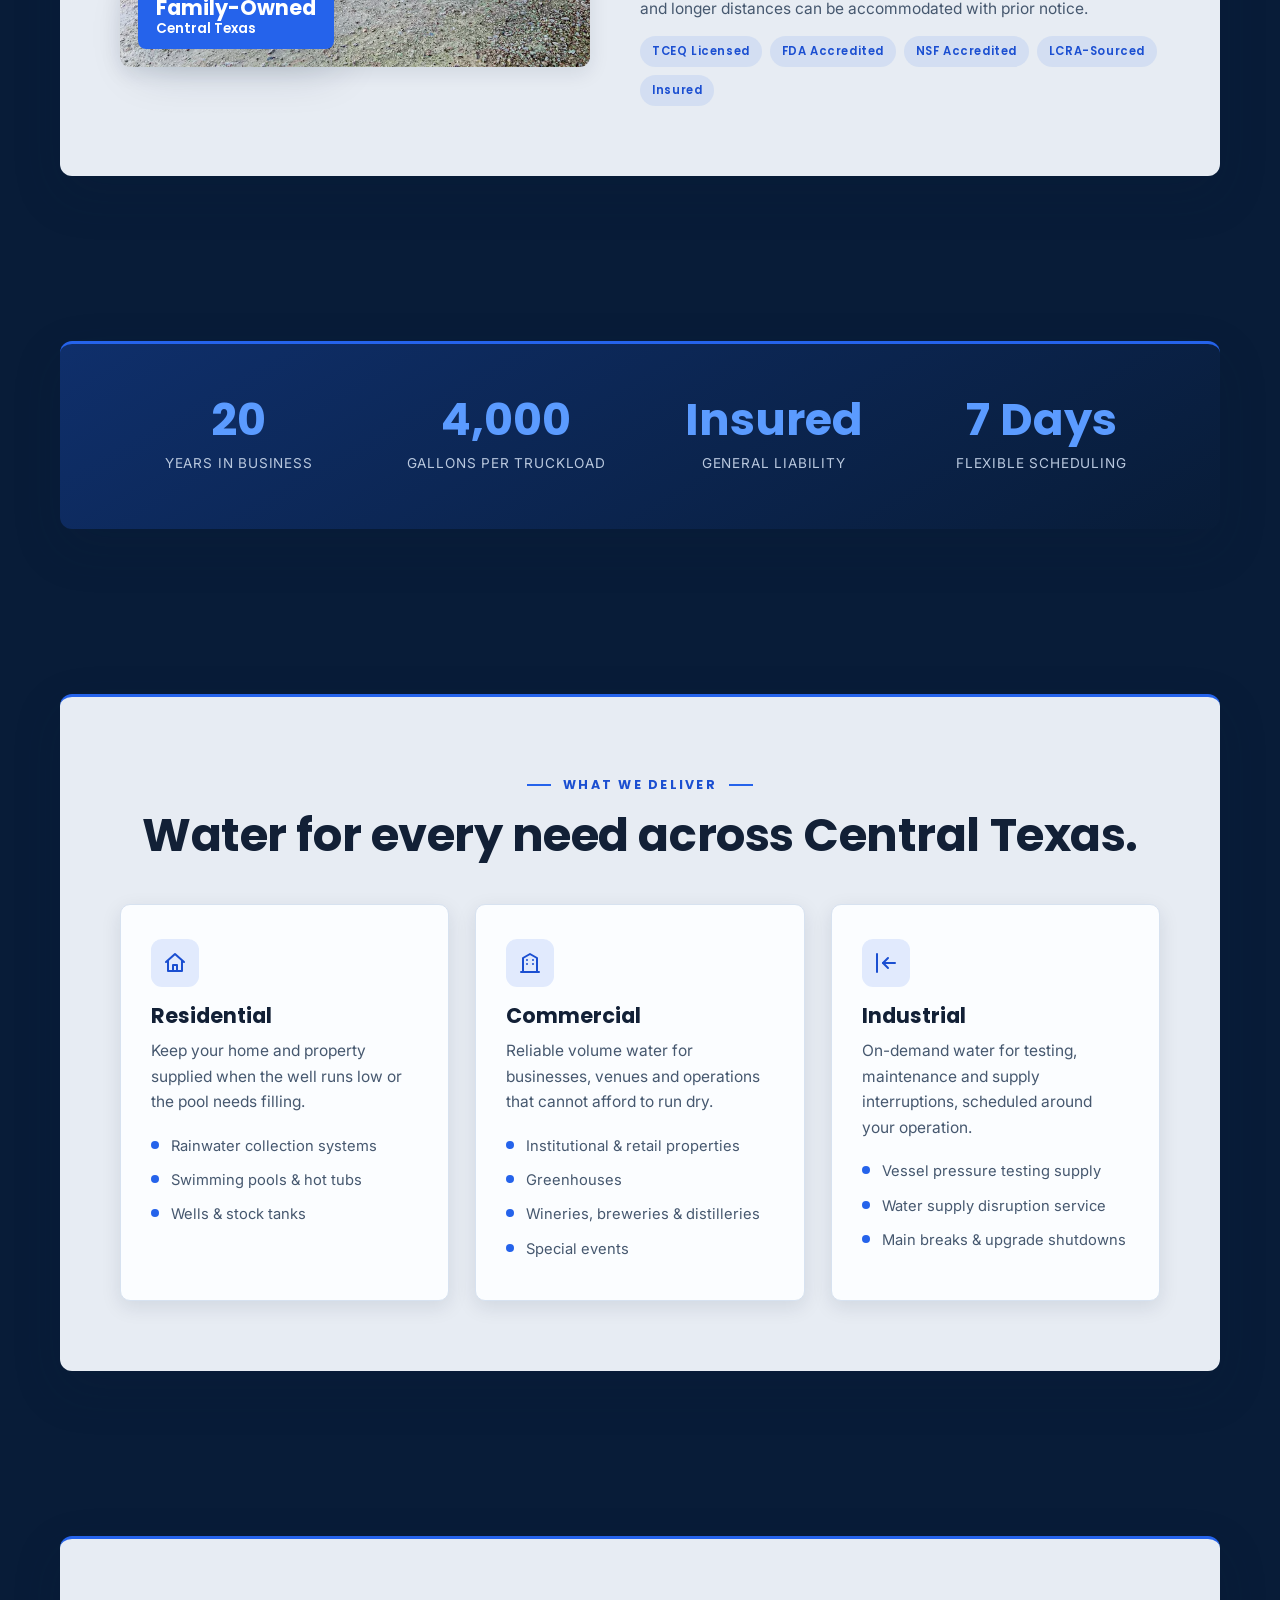
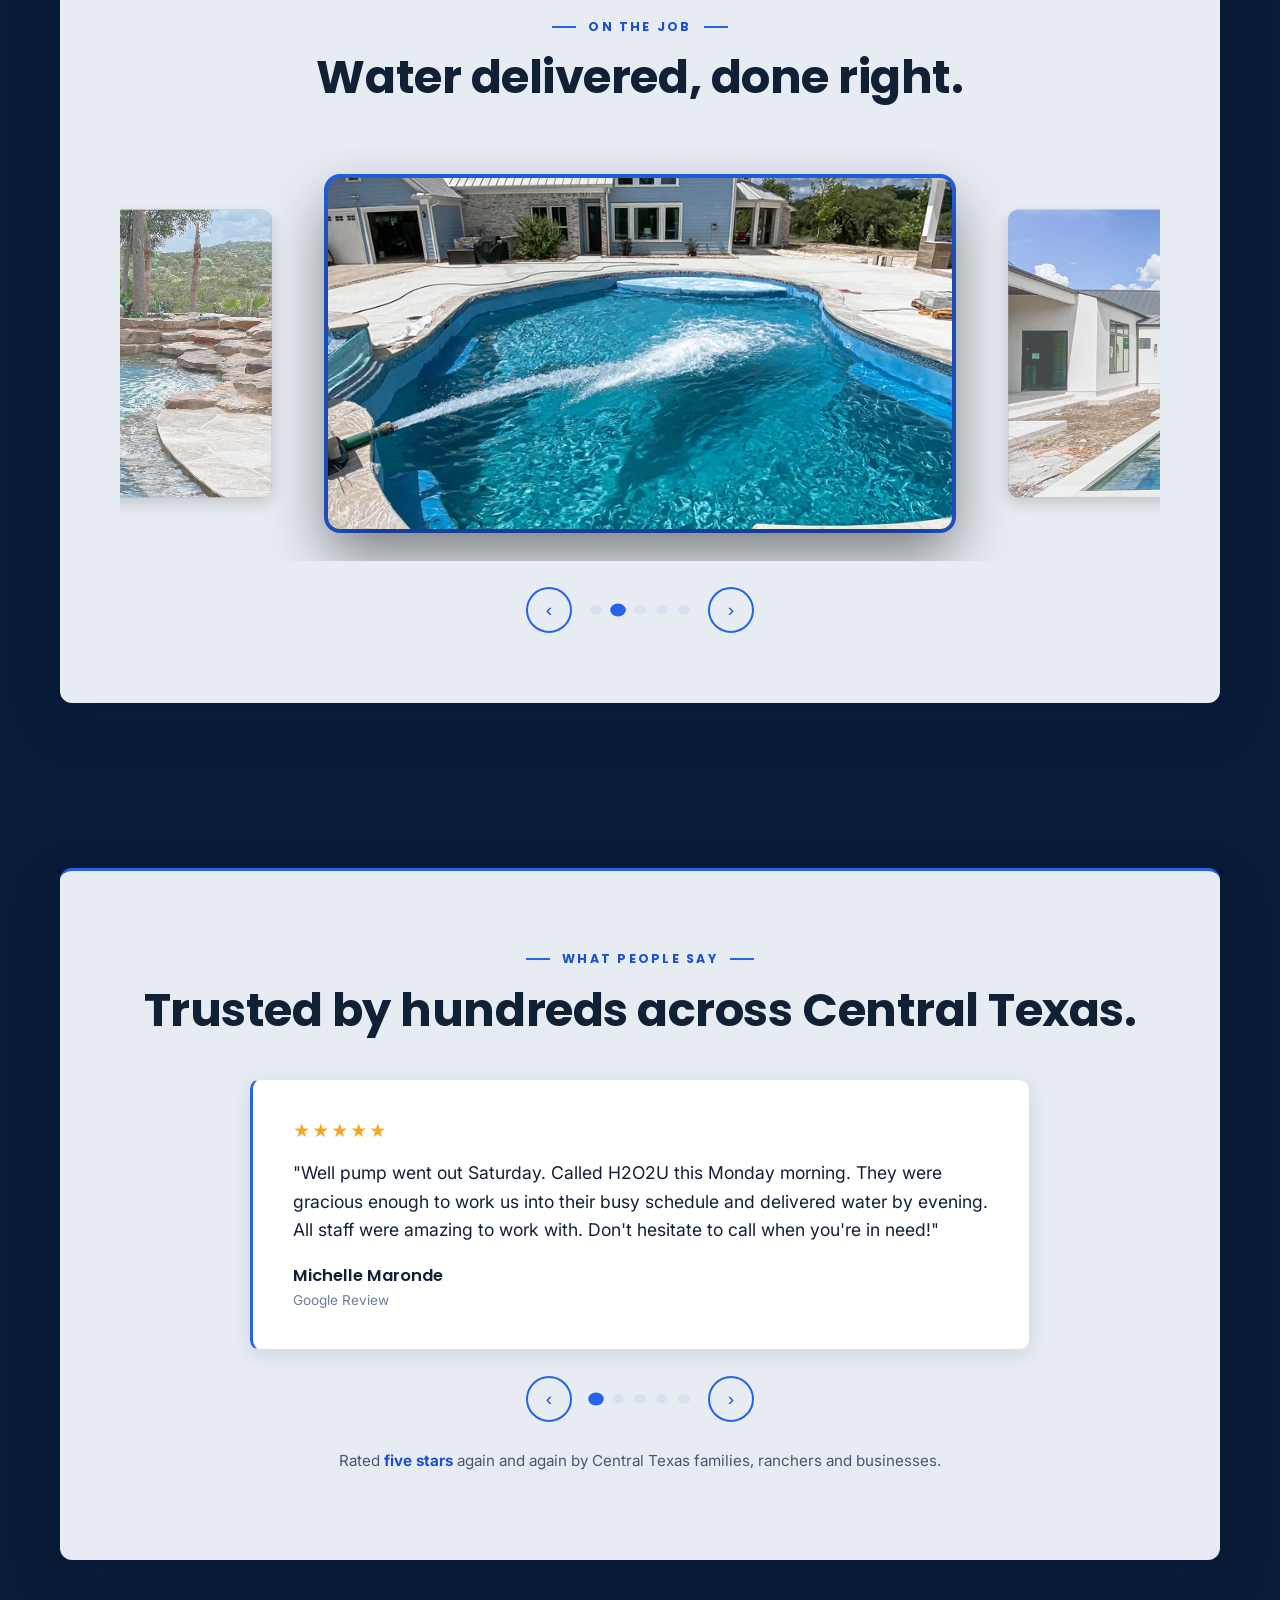
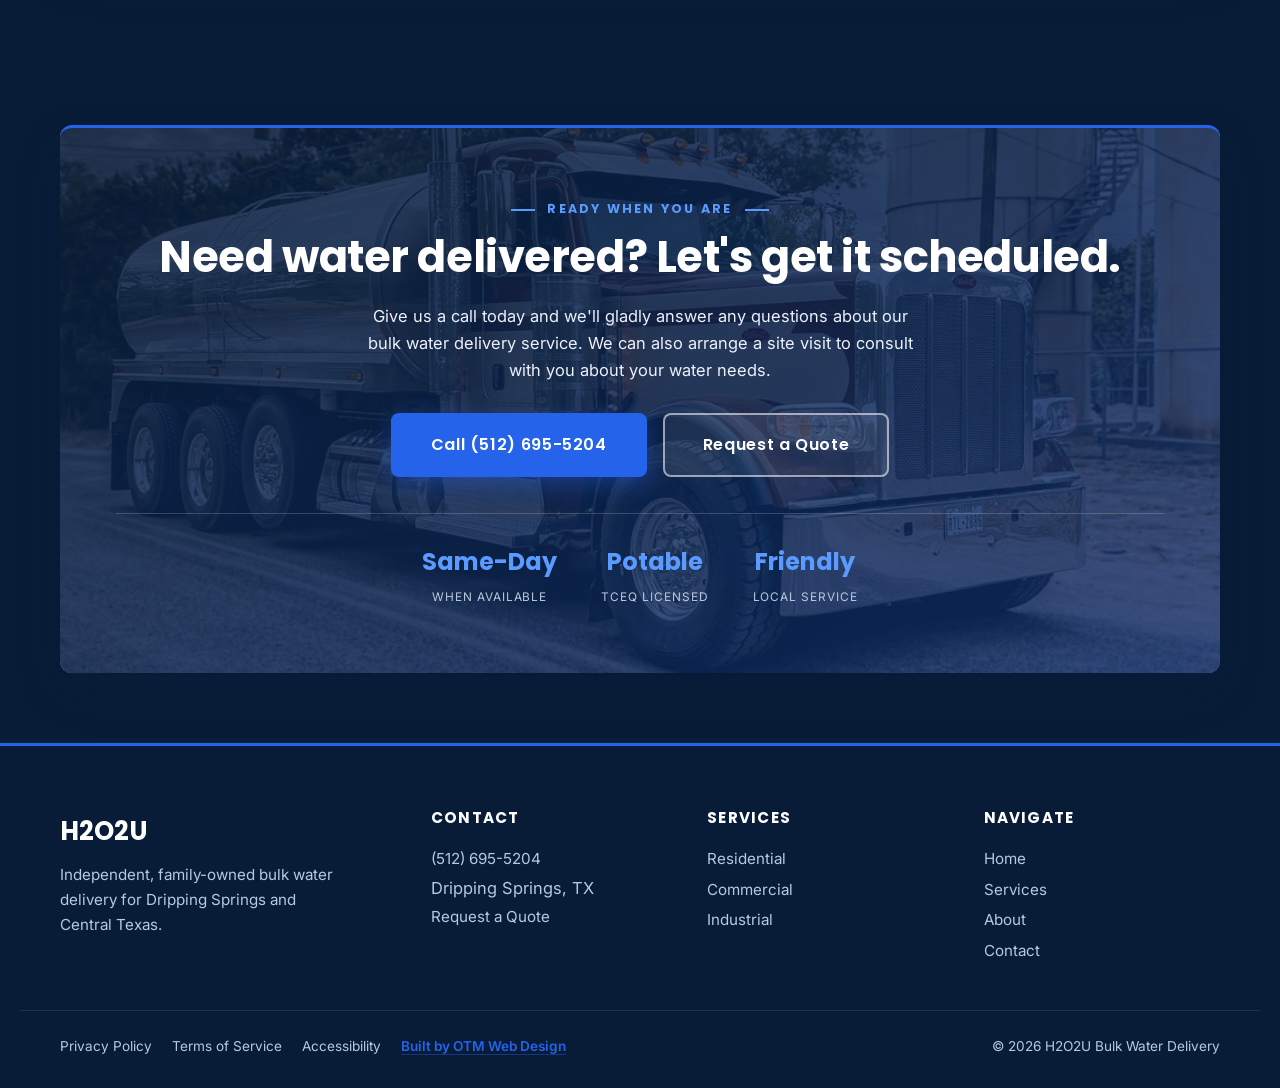
==== commit 07b59cd8: "Owner updates: 20 yrs in business, 4,000-gal trucks, general liability insured; remove 100ft hose re" ====
--- a/index.html
+++ b/index.html
@@ -35,6 +35,7 @@
     "image": "https://h2o2u.net/assets/og-image.jpg",
     "telephone": "+1-512-695-5204",
     "priceRange": "$$",
+    "foundingDate": "2006",
     "address": {
       "@type": "PostalAddress",
       "addressLocality": "Dripping Springs",
@@ -94,18 +95,18 @@
       <span class="marquee-item">TCEQ Licensed<span class="dot"></span></span>
       <span class="marquee-item">FDA &amp; NSF Accredited<span class="dot"></span></span>
       <span class="marquee-item">LCRA-Sourced Water<span class="dot"></span></span>
-      <span class="marquee-item">Tested for Purity<span class="dot"></span></span>
+      <span class="marquee-item">General Liability Insured<span class="dot"></span></span>
       <span class="marquee-item">Family-Owned &amp; Operated<span class="dot"></span></span>
-      <span class="marquee-item">2,000-Gallon Truckloads<span class="dot"></span></span>
-      <span class="marquee-item">Serving Central Texas<span class="dot"></span></span>
+      <span class="marquee-item">4,000-Gallon Trucks<span class="dot"></span></span>
+      <span class="marquee-item">20 Years in Business<span class="dot"></span></span>
       <!-- duplicate for seamless loop -->
       <span class="marquee-item">TCEQ Licensed<span class="dot"></span></span>
       <span class="marquee-item">FDA &amp; NSF Accredited<span class="dot"></span></span>
       <span class="marquee-item">LCRA-Sourced Water<span class="dot"></span></span>
-      <span class="marquee-item">Tested for Purity<span class="dot"></span></span>
+      <span class="marquee-item">General Liability Insured<span class="dot"></span></span>
       <span class="marquee-item">Family-Owned &amp; Operated<span class="dot"></span></span>
-      <span class="marquee-item">2,000-Gallon Truckloads<span class="dot"></span></span>
-      <span class="marquee-item">Serving Central Texas<span class="dot"></span></span>
+      <span class="marquee-item">4,000-Gallon Trucks<span class="dot"></span></span>
+      <span class="marquee-item">20 Years in Business<span class="dot"></span></span>
     </div>
   </div>
 
@@ -124,12 +125,13 @@
             <p>Being based in Dripping Springs gives us the unique ability to easily provide water of superior quality to neighboring communities. We are an independent, family-owned volume water delivery company designed to meet the needs of rural Central Texas.</p>
             <p>We not only specialize in solving the problems of households and businesses affected by drought, we provide many other valuable water-related services as well.</p>
             <div class="creds">
-              Our equipment is manufactured specifically for potable water hauling. Water is supplied by the Lower Colorado River Authority (LCRA) and rigorously tested for purity by the Texas Department of State Health Services and the City of Austin. Trucks carry 100-foot hoses, and longer distances can be accommodated with prior notice.
+              Our equipment is manufactured specifically for potable water hauling. Water is supplied by the Lower Colorado River Authority (LCRA) and rigorously tested for purity by the Texas Department of State Health Services and the City of Austin. We carry general liability insurance, and longer distances can be accommodated with prior notice.
               <div class="cred-tags">
                 <span>TCEQ Licensed</span>
                 <span>FDA Accredited</span>
                 <span>NSF Accredited</span>
                 <span>LCRA-Sourced</span>
+                <span>Insured</span>
               </div>
             </div>
           </div>
@@ -143,9 +145,9 @@
     <div class="container">
       <div class="stats-frame">
         <div class="stats-grid">
-          <div class="stat"><div class="num">11+</div><div class="label">Years Serving Central TX</div></div>
-          <div class="stat"><div class="num">2,000</div><div class="label">Gallons Per Truckload</div></div>
-          <div class="stat"><div class="num">100 ft</div><div class="label">Hose Reach</div></div>
+          <div class="stat"><div class="num">20</div><div class="label">Years in Business</div></div>
+          <div class="stat"><div class="num">4,000</div><div class="label">Gallons Per Truckload</div></div>
+          <div class="stat"><div class="num">Insured</div><div class="label">General Liability</div></div>
           <div class="stat"><div class="num">7 Days</div><div class="label">Flexible Scheduling</div></div>
         </div>
       </div>
--- a/styles.css
+++ b/styles.css
@@ -384,6 +384,9 @@
    SERVICES GRID
    ============================================================ */
 .svc-grid { display: grid; grid-template-columns: repeat(3, 1fr); gap: 26px; }
+/* Balanced column counts for non-3 item sets (no orphan last row) */
+.svc-grid.cols-2 { grid-template-columns: repeat(2, 1fr); }
+.svc-grid.cols-4 { grid-template-columns: repeat(4, 1fr); }
 .svc-card {
   background: var(--card-2);
   border: 1px solid var(--line);
@@ -582,6 +585,7 @@
   .car-track { --slide-w: 72%; --prev-x: -135%; --next-x: 35%; --track-h: 40.5%; }
   .intro-grid { gap: 36px; }
   .footer-grid { grid-template-columns: 1fr 1fr; gap: 34px; }
+  .svc-grid.cols-4 { grid-template-columns: repeat(2, 1fr); } /* 4-up becomes 2x2 on tablet */
 }
 @media (max-width: 900px) {
   .nav-links { display: none; }
@@ -605,6 +609,7 @@
   .hero { min-height: 78vh; }
   .car-track { --slide-w: 92%; --track-h: 51.75%; }
   .car-slide.is-prev, .car-slide.is-next { opacity: 0; }
+  .svc-grid.cols-2, .svc-grid.cols-4 { grid-template-columns: 1fr; }
   .field-row { grid-template-columns: 1fr; }
   .footer-grid { grid-template-columns: 1fr; }
   .footer-bottom { flex-direction: column; align-items: flex-start; }
